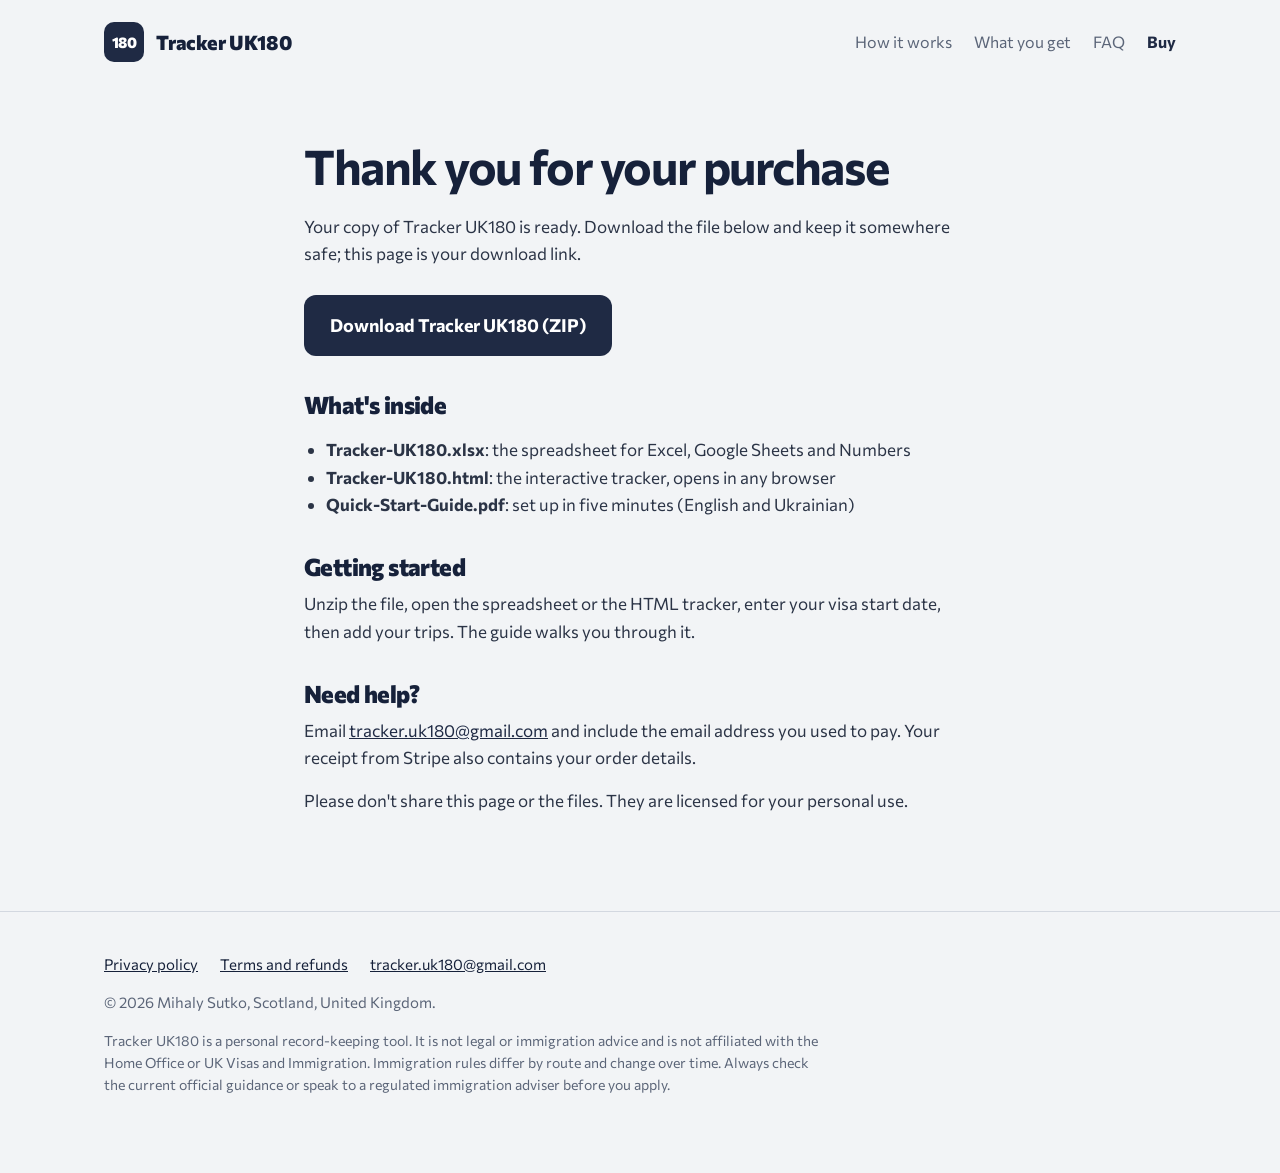
==== get-acd6b7f6112a.html @ fa458ff5 "Add files via upload" ====
<!DOCTYPE html>
<html lang="en"><head>
<meta charset="utf-8">
<meta name="viewport" content="width=device-width, initial-scale=1">
<link rel="icon" href="data:image/svg+xml,<svg xmlns=%22http://www.w3.org/2000/svg%22 viewBox=%220 0 100 100%22><rect width=%22100%22 height=%22100%22 rx=%2222%22 fill=%22%231F2A44%22/><text x=%2250%22 y=%2266%22 font-size=%2244%22 font-family=%22Arial%22 font-weight=%22700%22 fill=%22white%22 text-anchor=%22middle%22>180</text></svg>">
<link rel="preconnect" href="https://fonts.googleapis.com">
<link rel="preconnect" href="https://fonts.gstatic.com" crossorigin>
<link href="https://fonts.googleapis.com/css2?family=Commissioner:wght@400;600;700;800&display=swap" rel="stylesheet">
<link rel="stylesheet" href="/style.css">

<title>Thank you | Tracker UK180</title>
<meta name="robots" content="noindex, nofollow">
</head><body>
<header class="wrap nav">
  <a class="brand" href="/"><span class="mark">180</span>Tracker UK180</a>
  <nav>
    <a href="/#how">How it works</a>
    <a href="/#inside">What you get</a>
    <a href="/#faq">FAQ</a>
    <a class="navbuy" href="/#buy">Buy</a>
  </nav>
</header>
<main class="wrap narrow legal">
<h1>Thank you for your purchase</h1>
<p>Your copy of Tracker UK180 is ready. Download the file below and keep it somewhere safe; this page is your download link.</p>
<p style="margin:28px 0"><a class="btn" href="/TrackerUK180-2d17ef27.zip" download>Download Tracker UK180 (ZIP)</a></p>
<h2>What's inside</h2>
<ul>
<li><b>Tracker-UK180.xlsx</b>: the spreadsheet for Excel, Google Sheets and Numbers</li>
<li><b>Tracker-UK180.html</b>: the interactive tracker, opens in any browser</li>
<li><b>Quick-Start-Guide.pdf</b>: set up in five minutes (English and Ukrainian)</li>
</ul>
<h2>Getting started</h2>
<p>Unzip the file, open the spreadsheet or the HTML tracker, enter your visa start date, then add your trips. The guide walks you through it.</p>
<h2>Need help?</h2>
<p>Email <a data-email href="#"></a> and include the email address you used to pay. Your receipt from Stripe also contains your order details.</p>
<p class="muted">Please don't share this page or the files. They are licensed for your personal use.</p>
</main>
<footer>
  <div class="wrap">
    <div class="links">
      <a href="/privacy">Privacy policy</a>
      <a href="/terms">Terms and refunds</a>
      <a data-email href="#">contact</a>
    </div>
    <p>© <span data-year></span> <span data-seller></span>, <span data-location></span>.</p>
    <p class="disclaimer">Tracker UK180 is a personal record-keeping tool. It is not legal or immigration advice and is not affiliated with the Home Office or UK Visas and Immigration. Immigration rules differ by route and change over time. Always check the current official guidance or speak to a regulated immigration adviser before you apply.</p>
  </div>
</footer>
<script src="/site.js"></script>

</body></html>
---- style.css ----
:root{
  box-sizing:border-box;
  --navy:#1F2A44; --ink:#16213A; --muted:#5B6578; --paper:#F2F4F6; --white:#FFFFFF;
  --line:#D3D8E0; --limit:#B3261E; --ok:#2E6B5E; --soft:#E3E8EF;
}
*,*::before,*::after{box-sizing:inherit}
html{scroll-behavior:smooth}
@media (prefers-reduced-motion:reduce){html{scroll-behavior:auto}}
body{margin:0;background:var(--paper);color:var(--ink);
  font-family:"Commissioner",system-ui,-apple-system,"Segoe UI",Roboto,Arial,sans-serif;
  font-size:18px;line-height:1.6}
img{max-width:100%;height:auto;display:block}
a{color:var(--navy)}
a:focus-visible,button:focus-visible{outline:3px solid var(--navy);outline-offset:3px;border-radius:4px}
.wrap{max-width:1120px;margin:0 auto;padding:0 24px}
.narrow{max-width:720px}

/* nav */
.nav{display:flex;justify-content:space-between;align-items:center;padding-top:22px;padding-bottom:22px}
.brand{display:flex;align-items:center;gap:12px;font-weight:800;font-size:20px;text-decoration:none;color:var(--ink);letter-spacing:-.01em}
.mark{width:40px;height:40px;border-radius:10px;background:var(--navy);color:#fff;display:grid;place-items:center;font-weight:800;font-size:15px;letter-spacing:-.03em}
.nav nav{display:flex;gap:22px;font-size:16px}
.nav nav a{text-decoration:none;color:var(--muted)}
.nav nav a:hover{color:var(--ink)}
@media (max-width:640px){.nav nav a:not(.navbuy){display:none}}

/* buttons */
.btn{display:inline-block;background:var(--navy);color:#fff;text-decoration:none;font-weight:700;
  padding:16px 26px;border-radius:12px;font-size:18px}
.btn:hover{background:#2B3A5C}
.navbuy{font-weight:700;color:var(--navy)!important}

/* hero */
.hero{padding-top:48px;padding-bottom:72px}
.hero h1{font-size:clamp(40px,7vw,76px);line-height:1.02;letter-spacing:-.035em;margin:0;font-weight:800;max-width:14ch}
.hero .lead{font-size:clamp(19px,2.2vw,22px);color:var(--muted);max-width:40ch;margin:24px 0 32px}
.hero .meta{font-size:15px;color:var(--muted);margin-top:14px}
.yearbox{margin-top:56px;background:var(--white);border:1px solid var(--line);border-radius:20px;padding:28px}
.yearhead{display:flex;justify-content:space-between;align-items:baseline;flex-wrap:wrap;gap:12px;margin-bottom:18px}
.count{font-size:clamp(44px,8vw,72px);font-weight:800;letter-spacing:-.04em;line-height:1;font-variant-numeric:tabular-nums}
.count small{font-size:.38em;color:var(--muted);font-weight:600;letter-spacing:0}
.yearhead p{margin:0;color:var(--muted);font-size:15px;max-width:42ch}
#year{display:grid;grid-template-columns:repeat(52,1fr);grid-auto-flow:column;grid-template-rows:repeat(7,1fr);gap:3px}
#year i{aspect-ratio:1;border-radius:2px;background:var(--soft)}
#year i.on{background:var(--navy)}
.legend{display:flex;gap:20px;font-size:14px;color:var(--muted);margin-top:14px;flex-wrap:wrap}
.legend span::before{content:"";display:inline-block;width:12px;height:12px;border-radius:2px;margin-right:6px;vertical-align:-1px;background:var(--soft)}
.legend .a::before{background:var(--navy)}
@media (max-width:640px){#year{gap:1.5px}.yearbox{padding:18px}}

/* sections */
section.block{padding:80px 0;border-top:1px solid var(--line)}
h2{font-size:clamp(30px,4.4vw,44px);line-height:1.1;letter-spacing:-.025em;margin:0 0 20px;font-weight:800;max-width:22ch}
h3{font-size:20px;margin:0 0 6px;letter-spacing:-.01em}
p{margin:0 0 16px}
.muted{color:var(--muted)}

.rule{display:grid;grid-template-columns:1.1fr 1fr;gap:56px;align-items:start}
@media (max-width:860px){.rule{grid-template-columns:1fr;gap:32px}}
.days{display:grid;grid-template-columns:repeat(5,1fr);gap:8px;text-align:center;font-size:15px}
.days b{display:block;font-size:14px;color:var(--muted);font-weight:600;margin-bottom:6px}
.days span{display:block;padding:22px 0;border-radius:10px;background:var(--soft);color:var(--muted);font-weight:600}
.days span.on{background:var(--navy);color:#fff}
.days-total{font-size:24px;font-weight:800;margin-top:18px}

.features{display:grid;grid-template-columns:repeat(2,1fr);gap:40px 56px;margin-top:40px}
@media (max-width:760px){.features{grid-template-columns:1fr;gap:28px}}
.features p{color:var(--muted);margin:0}

.shot{border-radius:16px;border:1px solid var(--line);background:#fff;overflow:hidden}
.shots{display:grid;gap:28px;margin-top:40px}
.pair{display:grid;grid-template-columns:1fr 260px;gap:32px;align-items:start}
.phonefig .shot{border-radius:28px;max-height:560px}
.phonefig img{object-fit:cover;object-position:top}
@media (max-width:760px){.pair{grid-template-columns:1fr}.phonefig{max-width:280px}}
figure{margin:0}
figcaption{font-size:15px;color:var(--muted);margin-top:10px}

.inside{display:grid;grid-template-columns:repeat(3,1fr);gap:0;margin-top:36px;border:1px solid var(--line);border-radius:16px;background:#fff}
.inside div{padding:28px}
.inside div+div{border-left:1px solid var(--line)}
.inside p{color:var(--muted);margin:0;font-size:16px}
.inside .file{font-size:14px;color:var(--muted);margin-bottom:12px}
@media (max-width:760px){.inside{grid-template-columns:1fr}.inside div+div{border-left:0;border-top:1px solid var(--line)}}

.faq details{border-bottom:1px solid var(--line);padding:18px 0}
.faq summary{font-weight:700;cursor:pointer;font-size:19px;list-style:none}
.faq summary::-webkit-details-marker{display:none}
.faq summary::after{content:"+";float:right;color:var(--muted);font-weight:400}
.faq details[open] summary::after{content:"–"}
.faq details p{color:var(--muted);margin:12px 0 0}

.final{background:var(--navy);color:#fff;border-radius:24px;padding:56px;margin:80px 0}
.final h2{color:#fff}
.final p{color:#C9D4EA;max-width:52ch}
.final .btn{background:#fff;color:var(--navy)}
.final .btn:hover{background:#E3E8EF}
@media (max-width:640px){.final{padding:32px}}

footer{padding:40px 0 60px;font-size:15px;color:var(--muted);border-top:1px solid var(--line)}
footer .links{display:flex;gap:22px;flex-wrap:wrap;margin-bottom:14px}
footer .links a{color:var(--ink)}
.disclaimer{font-size:14px;max-width:80ch}

/* legal pages */
.legal{padding-top:24px;padding-bottom:80px}
.legal h1{font-size:clamp(34px,5vw,48px);letter-spacing:-.03em;margin:20px 0 8px}
.legal h2{font-size:24px;margin:36px 0 10px;max-width:none}
.legal p,.legal li{color:#2B3446;font-size:17px}
.legal ul{padding-left:22px}
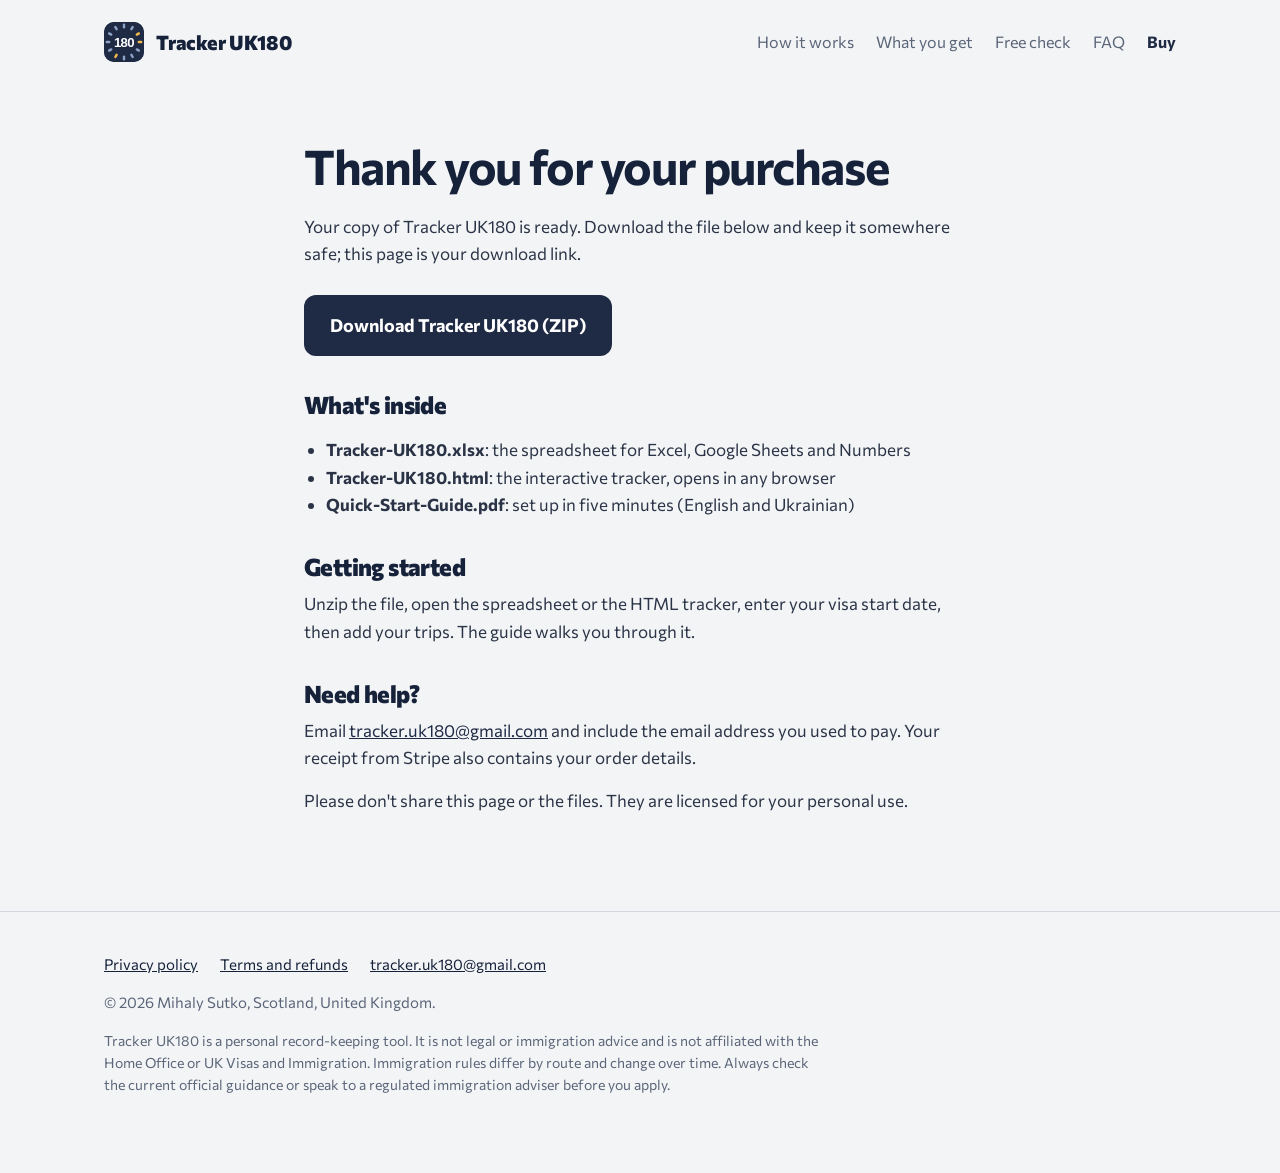
==== commit f6cccc2d: "Add files via upload" ====
--- a/get-acd6b7f6112a.html
+++ b/get-acd6b7f6112a.html
@@ -2,7 +2,7 @@
 <html lang="en"><head>
 <meta charset="utf-8">
 <meta name="viewport" content="width=device-width, initial-scale=1">
-<link rel="icon" href="data:image/svg+xml,<svg xmlns=%22http://www.w3.org/2000/svg%22 viewBox=%220 0 100 100%22><rect width=%22100%22 height=%22100%22 rx=%2222%22 fill=%22%231F2A44%22/><text x=%2250%22 y=%2266%22 font-size=%2244%22 font-family=%22Arial%22 font-weight=%22700%22 fill=%22white%22 text-anchor=%22middle%22>180</text></svg>">
+<link rel="icon" type="image/svg+xml" href="/logo-mark.svg">
 <link rel="preconnect" href="https://fonts.googleapis.com">
 <link rel="preconnect" href="https://fonts.gstatic.com" crossorigin>
 <link href="https://fonts.googleapis.com/css2?family=Commissioner:wght@400;600;700;800&display=swap" rel="stylesheet">
@@ -12,10 +12,11 @@
 <meta name="robots" content="noindex, nofollow">
 </head><body>
 <header class="wrap nav">
-  <a class="brand" href="/"><span class="mark">180</span>Tracker UK180</a>
+  <a class="brand" href="/"><img class="mark" src="/logo-mark.svg" alt="" width="40" height="40">Tracker UK180</a>
   <nav>
     <a href="/#how">How it works</a>
     <a href="/#inside">What you get</a>
+    <a href="/#check">Free check</a>
     <a href="/#faq">FAQ</a>
     <a class="navbuy" href="/#buy">Buy</a>
   </nav>
--- a/style.css
+++ b/style.css
@@ -108,3 +108,37 @@
 .legal h2{font-size:24px;margin:36px 0 10px;max-width:none}
 .legal p,.legal li{color:#2B3446;font-size:17px}
 .legal ul{padding-left:22px}
+
+/* free check */
+.checker{margin-top:32px;background:var(--white);border:1px solid var(--line);border-radius:20px;padding:28px;display:grid;grid-template-columns:1.4fr 1fr;gap:32px;align-items:start}
+@media (max-width:860px){.checker{grid-template-columns:1fr;padding:20px}}
+.trips{display:grid;gap:12px}
+.ckrow{display:grid;grid-template-columns:1fr 1fr auto 36px;gap:10px;align-items:end}
+@media (max-width:520px){.ckrow{grid-template-columns:1fr 1fr 36px}.ckdays{grid-column:1/3;order:4}}
+.ckrow label{font-size:14px;color:var(--muted);display:grid;gap:4px}
+.ckrow input{font:inherit;font-size:16px;color:var(--ink);background:var(--paper);border:1px solid var(--line);border-radius:10px;padding:10px;min-width:0;width:100%}
+.ckdays{font-weight:700;font-variant-numeric:tabular-nums;white-space:nowrap;padding-bottom:10px;min-width:64px}
+.ckdel{width:36px;height:42px;border:1px solid var(--line);background:transparent;border-radius:10px;color:var(--muted);font-size:20px;cursor:pointer}
+.ckdel:hover{color:var(--ink)}
+.ckbar{grid-column:1}
+.ghostbtn{background:transparent;color:var(--navy);border:1px solid var(--line);padding:10px 16px;font-size:16px;margin-top:4px;cursor:pointer}
+.ghostbtn:hover{background:var(--soft)}
+.ghostbtn:disabled{opacity:.5;cursor:default}
+.ckresult{grid-column:2;grid-row:1 / span 2;border-left:6px solid var(--soft);padding-left:22px}
+@media (max-width:860px){.ckresult{grid-column:1;grid-row:auto}}
+.ckresult.ok{border-color:var(--ok)} .ckresult.warn{border-color:#A8640F} .ckresult.bad{border-color:var(--limit)}
+.cknum{font-size:clamp(48px,7vw,68px);font-weight:800;letter-spacing:-.04em;line-height:1;font-variant-numeric:tabular-nums}
+.cknum small{font-size:.36em;color:var(--muted);font-weight:600;letter-spacing:0}
+.ckresult p{margin-top:14px;font-size:16px}
+.small{font-size:15px;margin-top:18px;max-width:70ch}
+
+/* why + sources */
+.why{display:grid;grid-template-columns:repeat(2,1fr);gap:36px 56px;margin-top:32px}
+@media (max-width:760px){.why{grid-template-columns:1fr;gap:24px}}
+.why p{color:var(--muted);margin:0}
+.sources{list-style:none;padding:0;margin:28px 0 0;border-top:1px solid var(--line)}
+.sources li{padding:16px 0;border-bottom:1px solid var(--line);display:grid;gap:4px}
+.sources a{font-weight:700;font-size:18px}
+.sources span{color:var(--muted);font-size:16px}
+.notice{margin-top:24px;background:var(--white);border:1px solid var(--line);border-left:6px solid #A8640F;border-radius:12px;padding:16px 20px;font-size:16px;color:#2B3446;max-width:80ch}
+.mark{border-radius:10px}
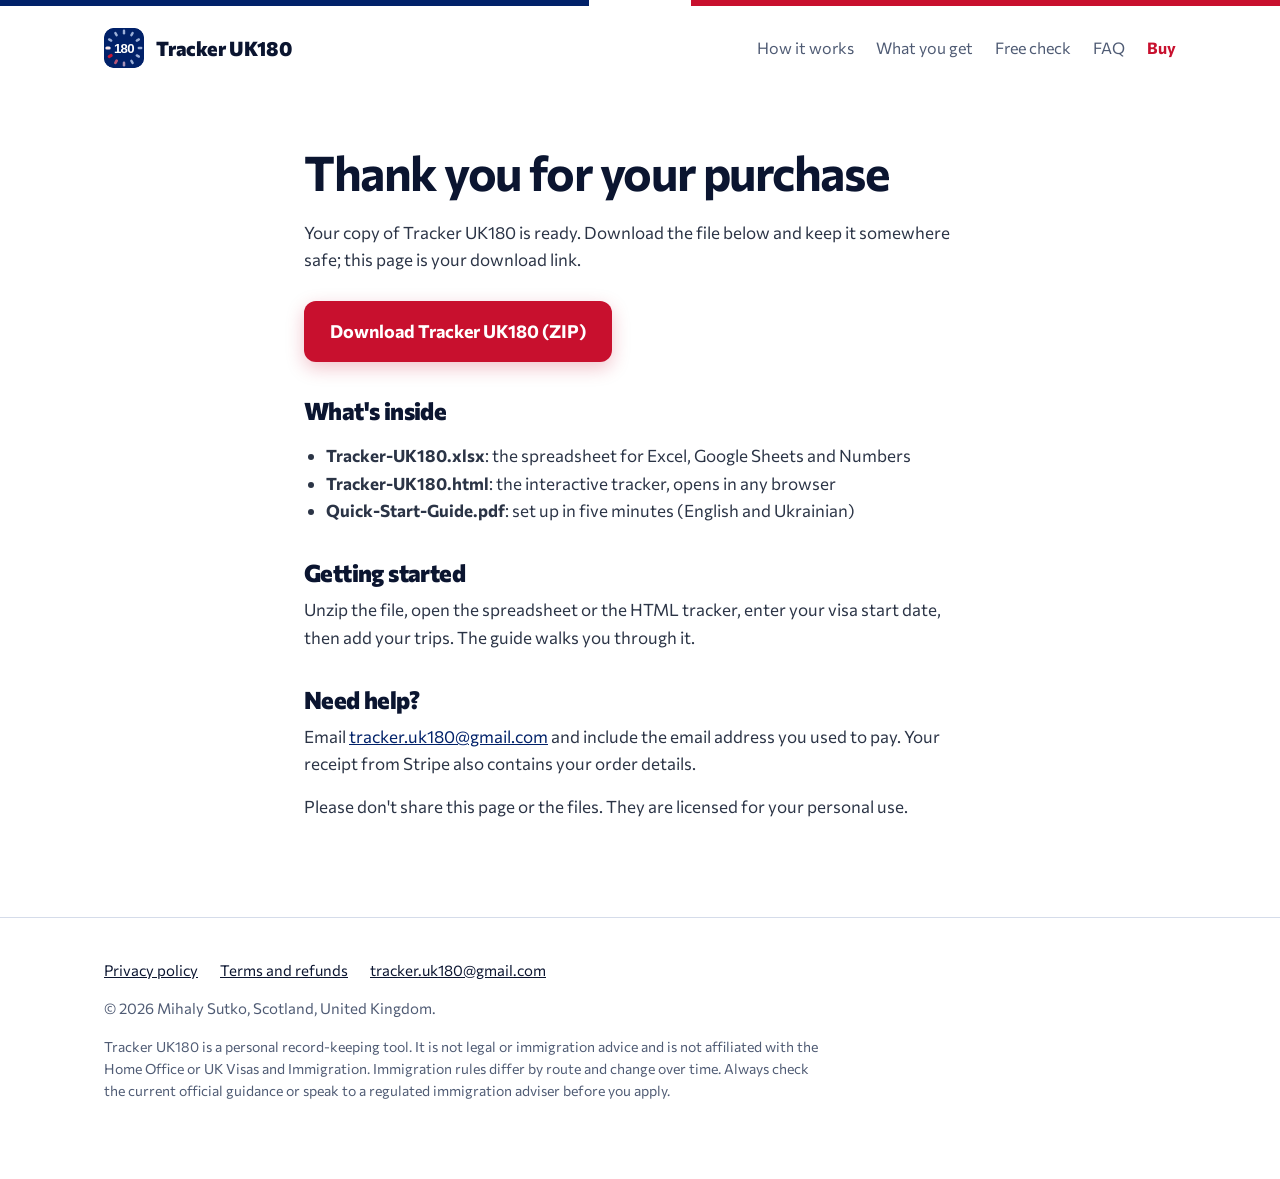
==== commit a100f7a7: "Add files via upload" ====
--- a/get-acd6b7f6112a.html
+++ b/get-acd6b7f6112a.html
@@ -11,6 +11,7 @@
 <title>Thank you | Tracker UK180</title>
 <meta name="robots" content="noindex, nofollow">
 </head><body>
+<div class="flagbar" aria-hidden="true"></div>
 <header class="wrap nav">
   <a class="brand" href="/"><img class="mark" src="/logo-mark.svg" alt="" width="40" height="40">Tracker UK180</a>
   <nav>
--- a/style.css
+++ b/style.css
@@ -1,12 +1,13 @@
 :root{
   box-sizing:border-box;
-  --navy:#1F2A44; --ink:#16213A; --muted:#5B6578; --paper:#F2F4F6; --white:#FFFFFF;
-  --line:#D3D8E0; --limit:#B3261E; --ok:#2E6B5E; --soft:#E3E8EF;
+  --navy:#012169; --red:#C8102E; --redDark:#A00D24; --ink:#0B1530; --muted:#4F5B74;
+  --paper:#F3F6FC; --white:#FFFFFF; --line:#D5DCEA; --limit:#C8102E; --ok:#1F7A5C; --soft:#E4EAF6;
+  --sky:#DCE5F7;
 }
 *,*::before,*::after{box-sizing:inherit}
 html{scroll-behavior:smooth}
 @media (prefers-reduced-motion:reduce){html{scroll-behavior:auto}}
-body{margin:0;background:var(--paper);color:var(--ink);
+body{margin:0;background:var(--white);color:var(--ink);
   font-family:"Commissioner",system-ui,-apple-system,"Segoe UI",Roboto,Arial,sans-serif;
   font-size:18px;line-height:1.6}
 img{max-width:100%;height:auto;display:block}
@@ -25,10 +26,10 @@
 @media (max-width:640px){.nav nav a:not(.navbuy){display:none}}
 
 /* buttons */
-.btn{display:inline-block;background:var(--navy);color:#fff;text-decoration:none;font-weight:700;
+.btn{display:inline-block;background:var(--red);transition:transform .15s ease,background .15s ease;box-shadow:0 6px 18px rgba(200,16,46,.25);color:#fff;text-decoration:none;font-weight:700;
   padding:16px 26px;border-radius:12px;font-size:18px}
-.btn:hover{background:#2B3A5C}
-.navbuy{font-weight:700;color:var(--navy)!important}
+.btn:hover{background:var(--redDark)}
+.navbuy{font-weight:700;color:var(--red)!important}
 
 /* hero */
 .hero{padding-top:48px;padding-bottom:72px}
@@ -42,10 +43,12 @@
 .yearhead p{margin:0;color:var(--muted);font-size:15px;max-width:42ch}
 #year{display:grid;grid-template-columns:repeat(52,1fr);grid-auto-flow:column;grid-template-rows:repeat(7,1fr);gap:3px}
 #year i{aspect-ratio:1;border-radius:2px;background:var(--soft)}
-#year i.on{background:var(--navy)}
+#year i{transition:background .25s ease,transform .25s ease}
+#year i.on{background:var(--red)}
+#year i.on.pop{transform:scale(1.25)}
 .legend{display:flex;gap:20px;font-size:14px;color:var(--muted);margin-top:14px;flex-wrap:wrap}
 .legend span::before{content:"";display:inline-block;width:12px;height:12px;border-radius:2px;margin-right:6px;vertical-align:-1px;background:var(--soft)}
-.legend .a::before{background:var(--navy)}
+.legend .a::before{background:var(--red)}
 @media (max-width:640px){#year{gap:1.5px}.yearbox{padding:18px}}
 
 /* sections */
@@ -90,11 +93,12 @@
 .faq details[open] summary::after{content:"–"}
 .faq details p{color:var(--muted);margin:12px 0 0}
 
-.final{background:var(--navy);color:#fff;border-radius:24px;padding:56px;margin:80px 0}
+.final{background:linear-gradient(135deg,var(--navy) 0%,#0A2C7A 100%);position:relative;overflow:hidden;color:#fff;border-radius:24px;padding:56px;margin:80px 0}
 .final h2{color:#fff}
 .final p{color:#C9D4EA;max-width:52ch}
-.final .btn{background:#fff;color:var(--navy)}
-.final .btn:hover{background:#E3E8EF}
+.final .btn{background:var(--red);color:#fff}
+.final .btn:hover{background:var(--redDark)}
+.final::after{content:"";position:absolute;right:-60px;top:-60px;width:260px;height:260px;border-radius:50%;border:28px solid rgba(255,255,255,.07)}
 @media (max-width:640px){.final{padding:32px}}
 
 footer{padding:40px 0 60px;font-size:15px;color:var(--muted);border-top:1px solid var(--line)}
@@ -142,3 +146,39 @@
 .sources span{color:var(--muted);font-size:16px}
 .notice{margin-top:24px;background:var(--white);border:1px solid var(--line);border-left:6px solid #A8640F;border-radius:12px;padding:16px 20px;font-size:16px;color:#2B3446;max-width:80ch}
 .mark{border-radius:10px}
+
+
+/* Union Jack accents */
+.flagbar{height:6px;background:linear-gradient(90deg,var(--navy) 0 46%,var(--white) 46% 54%,var(--red) 54% 100%)}
+section.block:nth-of-type(even){background:var(--paper)}
+
+.hl{color:var(--red)}
+.yearbox{box-shadow:0 18px 50px rgba(1,33,105,.08)}
+.days span.on{background:var(--red)}
+.features h3,.why h3{display:flex;gap:10px;align-items:center}
+.features h3::before,.why h3::before{content:"";width:10px;height:10px;border-radius:2px;background:var(--red);flex:none}
+.inside div{transition:background .2s ease}
+.inside div:hover{background:var(--paper)}
+.shot{transition:transform .25s ease,box-shadow .25s ease}
+.shot:hover{transform:translateY(-4px);box-shadow:0 16px 40px rgba(1,33,105,.12)}
+.faq details[open]{background:var(--paper);margin:0 -16px;padding:18px 16px;border-radius:10px}
+
+/* official source cards */
+.srcgrid{display:grid;grid-template-columns:repeat(auto-fit,minmax(260px,1fr));gap:18px;margin-top:28px}
+.src{display:grid;grid-template-columns:48px 1fr;gap:16px;align-items:start;background:var(--white);border:1px solid var(--line);border-radius:16px;padding:20px;text-decoration:none;color:var(--ink);transition:transform .2s ease,border-color .2s ease,box-shadow .2s ease}
+.src:hover{transform:translateY(-3px);border-color:var(--navy);box-shadow:0 12px 30px rgba(1,33,105,.10)}
+.src .ic{width:48px;height:48px;border-radius:12px;background:var(--soft);display:grid;place-items:center;color:var(--navy)}
+.src:nth-child(3n+2) .ic{background:#FBE4E8;color:var(--red)}
+.src .ic svg{width:26px;height:26px}
+.src b{display:block;font-size:17px;line-height:1.3}
+.src small{display:block;color:var(--muted);font-size:15px;margin-top:6px;line-height:1.45}
+.src .tag{display:inline-block;margin-top:10px;font-size:12px;font-weight:700;letter-spacing:.04em;color:var(--navy);background:var(--soft);border-radius:999px;padding:2px 10px}
+
+
+/* reveal on scroll */
+.reveal{opacity:0;transform:translateY(24px);transition:opacity .6s ease,transform .6s ease}
+.reveal.in{opacity:1;transform:none}
+@media (prefers-reduced-motion:reduce){
+  .reveal{opacity:1;transform:none;transition:none}
+  #year i,.shot,.src,.btn{transition:none}
+}
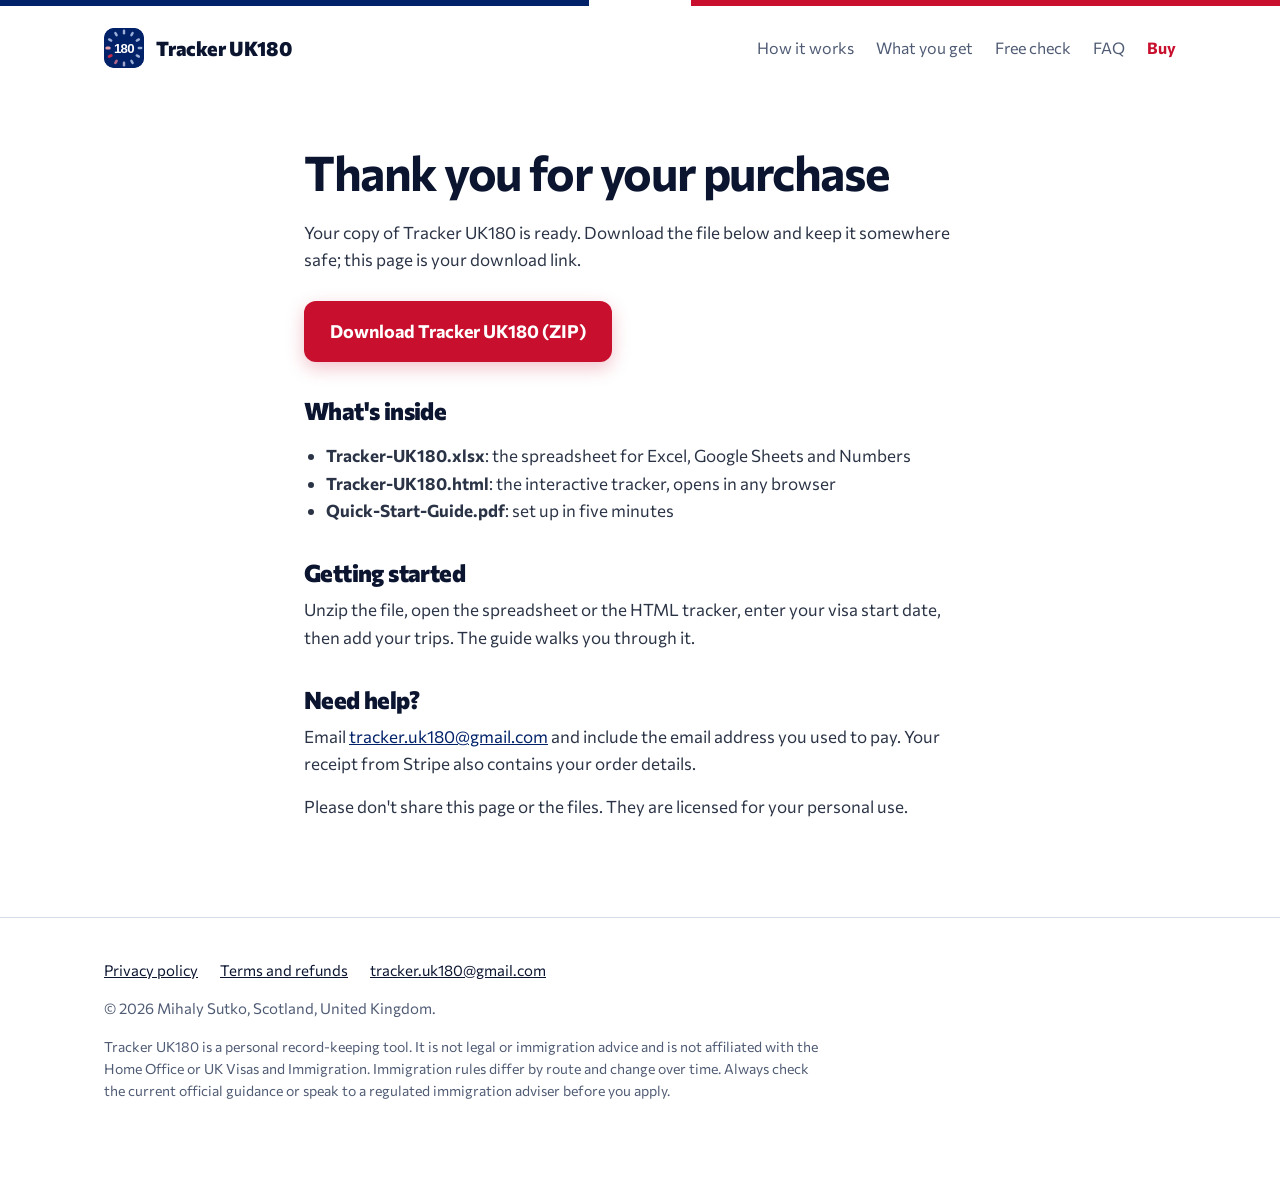
==== commit 6516a457: "Add files via upload" ====
--- a/get-acd6b7f6112a.html
+++ b/get-acd6b7f6112a.html
@@ -30,7 +30,7 @@
 <ul>
 <li><b>Tracker-UK180.xlsx</b>: the spreadsheet for Excel, Google Sheets and Numbers</li>
 <li><b>Tracker-UK180.html</b>: the interactive tracker, opens in any browser</li>
-<li><b>Quick-Start-Guide.pdf</b>: set up in five minutes (English and Ukrainian)</li>
+<li><b>Quick-Start-Guide.pdf</b>: set up in five minutes</li>
 </ul>
 <h2>Getting started</h2>
 <p>Unzip the file, open the spreadsheet or the HTML tracker, enter your visa start date, then add your trips. The guide walks you through it.</p>
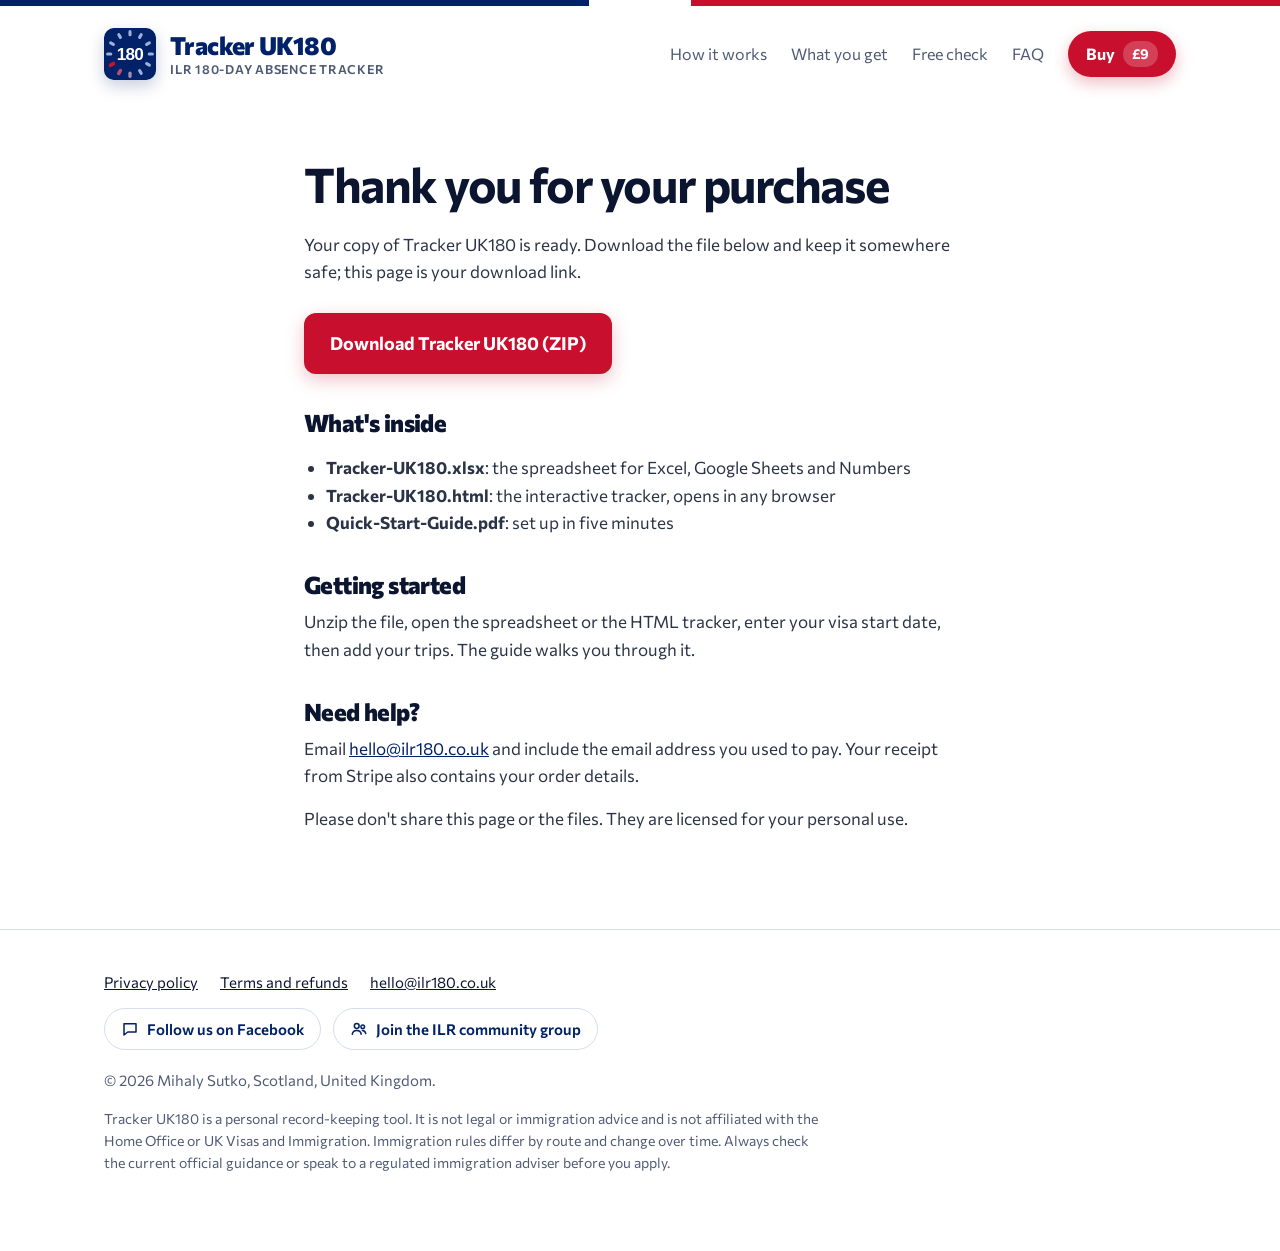
==== commit e64e51c7: "Add files via upload" ====
--- a/get-acd6b7f6112a.html
+++ b/get-acd6b7f6112a.html
@@ -13,13 +13,13 @@
 </head><body>
 <div class="flagbar" aria-hidden="true"></div>
 <header class="wrap nav">
-  <a class="brand" href="/"><img class="mark" src="/logo-mark.svg" alt="" width="40" height="40">Tracker UK180</a>
+  <a class="brand" href="/"><img class="mark" src="/logo-mark.svg" alt="" width="52" height="52"><span class="wordmark"><b>Tracker UK180</b><small>ILR 180-day absence tracker</small></span></a>
   <nav>
     <a href="/#how">How it works</a>
     <a href="/#inside">What you get</a>
     <a href="/#check">Free check</a>
     <a href="/#faq">FAQ</a>
-    <a class="navbuy" href="/#buy">Buy</a>
+    <a class="navbuy" href="/#buy">Buy <span class="navprice">£9</span></a>
   </nav>
 </header>
 <main class="wrap narrow legal">
@@ -45,6 +45,10 @@
       <a href="/terms">Terms and refunds</a>
       <a data-email href="#">contact</a>
     </div>
+    <div class="social">
+      <a href="https://www.facebook.com/profile.php?id=61594890188561" target="_blank" rel="noopener"><svg viewBox="0 0 24 24" width="18" height="18" aria-hidden="true"><path fill="none" stroke="currentColor" stroke-width="2" stroke-linecap="round" stroke-linejoin="round" d="M4 5h16v11H9l-5 4z"/></svg>Follow us on Facebook</a>
+      <a href="https://www.facebook.com/groups/ilr180uk" target="_blank" rel="noopener"><svg viewBox="0 0 24 24" width="18" height="18" aria-hidden="true"><g fill="none" stroke="currentColor" stroke-width="2" stroke-linecap="round"><circle cx="9" cy="8" r="3.2"/><path d="M3 19c.6-3.2 3-5 6-5s5.4 1.8 6 5"/><circle cx="17" cy="9" r="2.4"/><path d="M16.5 14c2.4.1 4 1.6 4.5 4"/></g></svg>Join the ILR community group</a>
+    </div>
     <p>© <span data-year></span> <span data-seller></span>, <span data-location></span>.</p>
     <p class="disclaimer">Tracker UK180 is a personal record-keeping tool. It is not legal or immigration advice and is not affiliated with the Home Office or UK Visas and Immigration. Immigration rules differ by route and change over time. Always check the current official guidance or speak to a regulated immigration adviser before you apply.</p>
   </div>
--- a/style.css
+++ b/style.css
@@ -18,9 +18,13 @@
 
 /* nav */
 .nav{display:flex;justify-content:space-between;align-items:center;padding-top:22px;padding-bottom:22px}
-.brand{display:flex;align-items:center;gap:12px;font-weight:800;font-size:20px;text-decoration:none;color:var(--ink);letter-spacing:-.01em}
-.mark{width:40px;height:40px;border-radius:10px;background:var(--navy);color:#fff;display:grid;place-items:center;font-weight:800;font-size:15px;letter-spacing:-.03em}
-.nav nav{display:flex;gap:22px;font-size:16px}
+.brand{display:flex;align-items:center;gap:14px;text-decoration:none;color:var(--ink)}
+.wordmark{display:flex;flex-direction:column;line-height:1.05}
+.wordmark b{font-weight:800;font-size:25px;letter-spacing:-.025em;color:var(--navy)}
+.wordmark small{font-size:12.5px;font-weight:600;letter-spacing:.06em;text-transform:uppercase;color:var(--muted);margin-top:5px}
+.mark{width:52px;height:52px;border-radius:13px;box-shadow:0 6px 16px rgba(1,33,105,.22);transition:transform .2s ease;background:var(--navy);color:#fff;display:grid;place-items:center;font-weight:800;font-size:15px;letter-spacing:-.03em}
+.nav nav{display:flex;align-items:center;gap:24px;font-size:16px}
+.brand:hover .mark{transform:rotate(-6deg) scale(1.04)}
 .nav nav a{text-decoration:none;color:var(--muted)}
 .nav nav a:hover{color:var(--ink)}
 @media (max-width:640px){.nav nav a:not(.navbuy){display:none}}
@@ -29,7 +33,14 @@
 .btn{display:inline-block;background:var(--red);transition:transform .15s ease,background .15s ease;box-shadow:0 6px 18px rgba(200,16,46,.25);color:#fff;text-decoration:none;font-weight:700;
   padding:16px 26px;border-radius:12px;font-size:18px}
 .btn:hover{background:var(--redDark)}
-.navbuy{font-weight:700;color:var(--red)!important}
+.navbuy{display:inline-flex;align-items:center;gap:8px;font-weight:700;color:#fff!important;background:var(--red);padding:10px 18px;border-radius:999px;box-shadow:0 6px 16px rgba(200,16,46,.28);transition:transform .15s ease,background .15s ease,box-shadow .15s ease;animation:buypulse 2.8s ease-in-out 1.2s 3}
+.navbuy:hover{background:var(--redDark);transform:translateY(-1px);box-shadow:0 10px 22px rgba(200,16,46,.34)}
+.navprice{background:rgba(255,255,255,.2);border-radius:999px;padding:2px 9px;font-size:14px}
+@keyframes buypulse{0%,100%{box-shadow:0 6px 16px rgba(200,16,46,.28),0 0 0 0 rgba(200,16,46,.45)}50%{box-shadow:0 6px 16px rgba(200,16,46,.28),0 0 0 10px rgba(200,16,46,0)}}
+@media (prefers-reduced-motion:reduce){.navbuy{animation:none}}
+@media (max-width:640px){.mark{width:44px;height:44px;border-radius:11px}.wordmark b{font-size:21px}.wordmark small{font-size:10.5px}.navbuy{padding:9px 14px}}
+.wordmark small{white-space:nowrap}
+@media (max-width:440px){.wordmark small{display:none}}
 
 /* hero */
 .hero{padding-top:48px;padding-bottom:72px}
@@ -104,6 +115,9 @@
 footer{padding:40px 0 60px;font-size:15px;color:var(--muted);border-top:1px solid var(--line)}
 footer .links{display:flex;gap:22px;flex-wrap:wrap;margin-bottom:14px}
 footer .links a{color:var(--ink)}
+footer .social{display:flex;gap:12px;flex-wrap:wrap;margin:6px 0 18px}
+footer .social a{display:inline-flex;align-items:center;gap:8px;text-decoration:none;color:var(--navy);font-weight:600;font-size:15px;border:1.5px solid #D5DDEE;border-radius:999px;padding:8px 16px;transition:background .15s ease,border-color .15s ease}
+footer .social a:hover{background:#EEF2FA;border-color:var(--navy)}
 .disclaimer{font-size:14px;max-width:80ch}
 
 /* legal pages */
